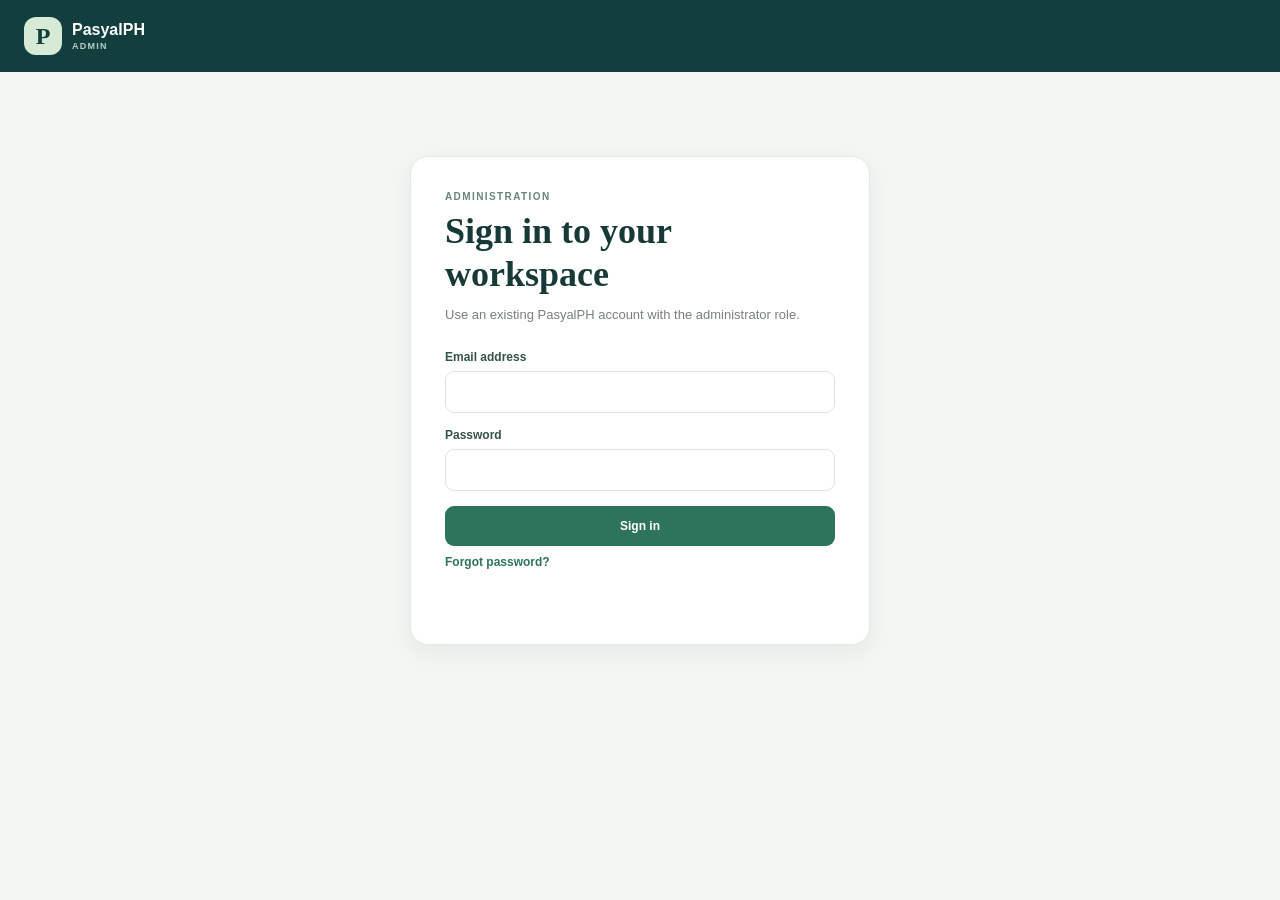
==== admin-web/index.html @ bc1da8c7 "Add separate admin website and account management Co-authored-by: Copilot <223556219+Copilot@users.n" ====
<!doctype html>
<html lang="en">
  <head>
    <meta charset="utf-8">
    <meta name="viewport" content="width=device-width, initial-scale=1">
    <meta name="theme-color" content="#123e3e">
    <title>PasyalPH Admin</title>
    <link rel="stylesheet" href="./styles.css">
    <script src="./config.js"></script>
    <script type="module" src="./app.js"></script>
  </head>
  <body>
    <header class="topbar">
      <a class="brand" href="/" aria-label="PasyalPH home">
        <span class="brand-mark">P</span>
        <span>PasyalPH <small>ADMIN</small></span>
      </a>
      <div id="account-bar" class="account-bar" hidden>
        <span id="account-email"></span>
        <button id="sign-out" class="button button-outline" type="button">Sign out</button>
      </div>
    </header>

    <main>
      <section id="auth-panel" class="auth-panel panel">
        <p class="eyebrow">ADMINISTRATION</p>
        <h1>Sign in to your workspace</h1>
        <p class="muted">Use an existing PasyalPH account with the administrator role.</p>
        <form id="login-form" class="stack">
          <label>Email address<input name="email" type="email" autocomplete="username" required></label>
          <label>Password<input name="password" type="password" autocomplete="current-password" required></label>
          <button class="button button-primary" type="submit">Sign in</button>
        </form>
        <button id="forgot-link" class="text-button" type="button">Forgot password?</button>
        <form id="recovery-form" class="stack" hidden>
          <h2>Choose a new password</h2>
          <label>New password<input name="password" type="password" minlength="12" maxlength="128" autocomplete="new-password" required></label>
          <label>Confirm password<input name="confirmation" type="password" minlength="12" maxlength="128" autocomplete="new-password" required></label>
          <button class="button button-primary" type="submit">Save password</button>
          <button id="cancel-recovery" class="text-button" type="button">Back to sign in</button>
        </form>
        <p id="auth-message" class="notice" role="status" aria-live="polite"></p>
      </section>

      <section id="workspace" hidden>
        <div class="page-heading">
          <div>
            <p class="eyebrow">CONTENT WORKSPACE</p>
            <h1>Manage places and promotions</h1>
            <p class="muted">Changes are saved to the PasyalPH Supabase database.</p>
          </div>
          <button id="refresh" class="button button-outline" type="button">Refresh data</button>
        </div>
        <p id="workspace-message" class="notice" role="status" aria-live="polite"></p>

        <nav class="tabs" aria-label="Admin sections">
          <button class="tab active" data-tab="places" type="button">Places</button>
          <button class="tab" data-tab="promotions" type="button">Promotions</button>
          <button class="tab" data-tab="applications" type="button">Applications</button>
          <button class="tab" data-tab="reports" type="button">Reports</button>
          <button class="tab" data-tab="admins" type="button">Admins</button>
        </nav>

        <section id="places-section" class="workspace-grid">
          <div class="panel editor">
            <div class="panel-heading">
              <div><p class="eyebrow">PLACE DETAILS</p><h2 id="place-form-title">Add a place</h2></div>
              <button id="place-cancel" class="text-button" type="button" hidden>Cancel edit</button>
            </div>
            <form id="place-form" class="stack">
              <label>Place name<input name="name" maxlength="250" required></label>
              <div class="two-col">
                <label>Category<select name="category" required>
                  <option>Tourist Spot</option><option>Food</option><option>Resort</option><option>Stay</option><option>Shop</option>
                </select></label>
                <label>Status<select name="status" required>
                  <option>Verified</option><option>Pending Verification</option><option>Rejected</option><option>Suspended</option>
                </select></label>
              </div>
              <label>Address<input name="address" maxlength="500" required></label>
              <label>Description<textarea name="description" rows="4" maxlength="2000" required></textarea></label>
              <label>Image URL or app path<input name="image" maxlength="1000" placeholder="/assets/images/taal.jpg"></label>
              <div class="two-col">
                <label>Latitude<input name="lat" type="number" step="any" min="-90" max="90" required></label>
                <label>Longitude<input name="lng" type="number" step="any" min="-180" max="180" required></label>
              </div>
              <div class="two-col">
                <label>Hours<input name="hours" maxlength="250"></label>
                <label>Contact<input name="contact" maxlength="100"></label>
              </div>
              <label>Rates<input name="rates" maxlength="500"></label>
              <label>Amenities <small>(comma separated)</small><input name="amenities" maxlength="1000"></label>
              <label>Routes / transport notes <small>(comma separated)</small><input name="routes" maxlength="2000"></label>
              <label class="check"><input name="sponsored" type="checkbox"> Sponsored placement</label>
              <button class="button button-primary" type="submit">Save place</button>
            </form>
          </div>
          <div class="panel records">
            <div class="panel-heading"><div><p class="eyebrow">DATABASE</p><h2>Places</h2></div><span id="place-count" class="count">0</span></div>
            <div id="places-list" class="record-list"></div>
          </div>
        </section>

        <section id="promotions-section" class="workspace-grid" hidden>
          <div class="panel editor">
            <div class="panel-heading">
              <div><p class="eyebrow">CAMPAIGN DETAILS</p><h2 id="promotion-form-title">Add a promotion</h2></div>
              <button id="promotion-cancel" class="text-button" type="button" hidden>Cancel edit</button>
            </div>
            <form id="promotion-form" class="stack">
              <label>Promotion title<input name="title" maxlength="160" required></label>
              <label>Place<select name="place_id" required></select></label>
              <label>Discount label<input name="discount_label" maxlength="100" placeholder="10% off"></label>
              <label>Description<textarea name="description" rows="4" maxlength="2000"></textarea></label>
              <div class="two-col">
                <label>Starts<input name="starts_at" type="datetime-local" required></label>
                <label>Ends<input name="ends_at" type="datetime-local" required></label>
              </div>
              <label class="check"><input name="active" type="checkbox" checked> Active</label>
              <button class="button button-primary" type="submit">Save promotion</button>
            </form>
          </div>
          <div class="panel records">
            <div class="panel-heading"><div><p class="eyebrow">DATABASE</p><h2>Promotions</h2></div><span id="promotion-count" class="count">0</span></div>
            <div id="promotions-list" class="record-list"></div>
          </div>
        </section>

        <section id="applications-section" class="panel records" hidden>
          <div class="panel-heading"><div><p class="eyebrow">BUSINESS OWNERS</p><h2>Applications awaiting review</h2></div><span id="application-count" class="count">0</span></div>
          <div id="applications-list" class="record-list"></div>
        </section>

        <section id="reports-section" class="panel records" hidden>
          <div class="panel-heading"><div><p class="eyebrow">TRAVELER FEEDBACK</p><h2>Place reports</h2></div><span id="report-count" class="count">0</span></div>
          <div id="reports-list" class="record-list"></div>
        </section>

        <section id="admins-section" class="workspace-grid" hidden>
          <div class="panel editor">
            <div class="panel-heading"><div><p class="eyebrow">ADMIN ACCESS</p><h2>Create administrator</h2></div></div>
            <p class="muted">Create a confirmed account with the administrator role. Make sure the email belongs to the intended person. No invitation or password email is sent. Share the temporary password securely and ask the new administrator to reset it after signing in.</p>
            <form id="admin-form" class="stack">
              <label>Email address<input name="email" type="email" autocomplete="off" maxlength="254" required></label>
              <label>Temporary password<input name="password" type="password" autocomplete="new-password" minlength="12" maxlength="128" required></label>
              <label>Confirm password<input name="confirmation" type="password" autocomplete="new-password" minlength="12" maxlength="128" required></label>
              <label class="check"><input name="confirm-understanding" type="checkbox" required> I verified this email belongs to the intended person and will share the password securely.</label>
              <button class="button button-primary" type="submit">Create admin account</button>
            </form>
          </div>
          <div class="panel editor">
            <p class="eyebrow">IMPORTANT</p>
            <h2>Credentials are not emailed</h2>
            <p class="muted">The password is sent only to Supabase over HTTPS and is never displayed or stored by this site after submission. Supabase stores passwords securely; they cannot be viewed later. Give the temporary password directly to the intended account holder using a secure channel.</p>
            <p class="muted">Creating an admin grants broad access to manage listings, promotions, business applications, and reports. Only create accounts for people you trust.</p>
          </div>
        </section>
      </section>
    </main>
  </body>
</html>
---- admin-web/styles.css ----
:root {
  color-scheme: light;
  font-family: "Plus Jakarta Sans", "Segoe UI", sans-serif;
  color: #173a38;
  background: #f3f6f2;
  font-synthesis: none;
}

* { box-sizing: border-box; }
body { margin: 0; min-width: 320px; }
button, input, select, textarea { font: inherit; }
button { cursor: pointer; }
[hidden] { display: none !important; }

.topbar {
  height: 72px;
  padding: 0 max(24px, calc((100vw - 1440px) / 2));
  display: flex;
  align-items: center;
  justify-content: space-between;
  color: white;
  background: #123e3e;
}
.brand { display: flex; align-items: center; gap: 10px; color: inherit; text-decoration: none; font-weight: 800; }
.brand small { display: block; margin-top: 2px; color: #b7d1c5; font-size: 9px; letter-spacing: .14em; }
.brand-mark { display: grid; width: 38px; height: 38px; place-items: center; border-radius: 12px; color: #123e3e; background: #d7ead8; font-family: Georgia, serif; font-size: 24px; }
.account-bar { display: flex; align-items: center; gap: 16px; font-size: 12px; }

main { width: min(1440px, 100%); margin: 0 auto; padding: 36px 28px 64px; }
h1, h2, p { margin-top: 0; }
h1 { margin-bottom: 8px; font: 700 clamp(25px, 4vw, 36px)/1.2 Georgia, serif; color: #173a38; }
h2 { margin: 0; font-size: 18px; }
.muted { color: #75827d; font-size: 13px; line-height: 1.65; }
.eyebrow { margin-bottom: 8px; color: #668779; font-size: 10px; font-weight: 800; letter-spacing: .14em; }
.panel { border: 1px solid #e3eae4; border-radius: 18px; background: #fff; box-shadow: 0 8px 26px #183e3610; }
.auth-panel { width: min(460px, 100%); margin: 48px auto; padding: 34px; }
.auth-panel > .muted { margin-bottom: 24px; }
.stack { display: grid; gap: 15px; }
label { display: grid; gap: 7px; color: #35534b; font-size: 12px; font-weight: 700; }
label small { color: #829089; font-weight: 400; }
input, select, textarea {
  width: 100%; min-height: 42px; border: 1px solid #dce5de; border-radius: 9px;
  padding: 10px 12px; outline: none; color: #203d37; background: #fff; font-size: 13px;
}
textarea { resize: vertical; }
input:focus, select:focus, textarea:focus { border-color: #438069; box-shadow: 0 0 0 3px #43806920; }
.check { display: flex; align-items: center; gap: 9px; font-weight: 600; }
.check input { width: 16px; min-height: 16px; margin: 0; accent-color: #2e735c; }
.button { min-height: 40px; border: 1px solid transparent; border-radius: 9px; padding: 9px 15px; font-size: 12px; font-weight: 800; }
.button-primary { color: white; background: #2e735c; }
.button-primary:hover { background: #245c49; }
.button-outline { border-color: #cad9d0; color: #234b40; background: transparent; }
.topbar .button-outline { border-color: #a4c0b4; color: white; }
.text-button { padding: 9px 0; border: 0; color: #2e735c; background: transparent; font-size: 12px; font-weight: 700; }
.notice { min-height: 20px; margin: 12px 0 0; color: #315e4d; font-size: 12px; line-height: 1.5; }
.notice.error { color: #a13932; }
.page-heading { display: flex; align-items: center; justify-content: space-between; gap: 20px; margin-bottom: 24px; }
.page-heading p:last-child { margin-bottom: 0; }
.tabs { display: flex; gap: 8px; margin: 20px 0; border-bottom: 1px solid #dfe8e1; }
.tab { padding: 12px 16px; border: 0; border-bottom: 3px solid transparent; color: #75827d; background: transparent; font-size: 13px; font-weight: 800; }
.tab.active { border-bottom-color: #2e735c; color: #245c49; }
.workspace-grid { display: grid; grid-template-columns: minmax(300px, 400px) minmax(0, 1fr); align-items: start; gap: 20px; }
.editor, .records { padding: 22px; }
.panel-heading { display: flex; align-items: center; justify-content: space-between; gap: 12px; margin-bottom: 20px; }
.count { display: grid; min-width: 30px; height: 30px; padding: 0 8px; place-items: center; border-radius: 20px; color: #2e735c; background: #eaf3ed; font-size: 12px; font-weight: 800; }
.two-col { display: grid; grid-template-columns: 1fr 1fr; gap: 12px; }
.record-list { display: grid; gap: 10px; }
.record { display: flex; align-items: flex-start; justify-content: space-between; gap: 12px; border: 1px solid #e9eee9; border-radius: 12px; padding: 14px; }
.record h3 { margin: 0 0 5px; font-size: 14px; }
.record p { margin: 0 0 5px; color: #75827d; font-size: 11px; line-height: 1.5; }
.record .badge { display: inline-flex; margin-top: 4px; border-radius: 20px; padding: 4px 8px; color: #366b55; background: #eaf3ed; font-size: 10px; font-weight: 800; }
.record-actions { display: flex; gap: 5px; }
.record-actions button { border: 0; border-radius: 7px; padding: 7px 9px; color: #31584b; background: #f1f5f1; font-size: 11px; font-weight: 700; }
.record-actions button.delete { color: #a13932; }
.empty { padding: 30px 12px; color: #75827d; text-align: center; font-size: 12px; }

@media (max-width: 850px) {
  main { padding: 26px 18px 48px; }
  .workspace-grid { grid-template-columns: 1fr; }
  .editor { order: 2; }
  .records { order: 1; }
}
@media (max-width: 540px) {
  .topbar { height: 64px; padding: 0 16px; }
  .account-bar { gap: 8px; }
  #account-email { max-width: 130px; overflow: hidden; text-overflow: ellipsis; white-space: nowrap; }
  main { padding: 24px 14px 40px; }
  .auth-panel, .editor, .records { padding: 20px; }
  .page-heading { align-items: flex-start; flex-direction: column; }
  .two-col { grid-template-columns: 1fr; }
  .record { flex-direction: column; }
}
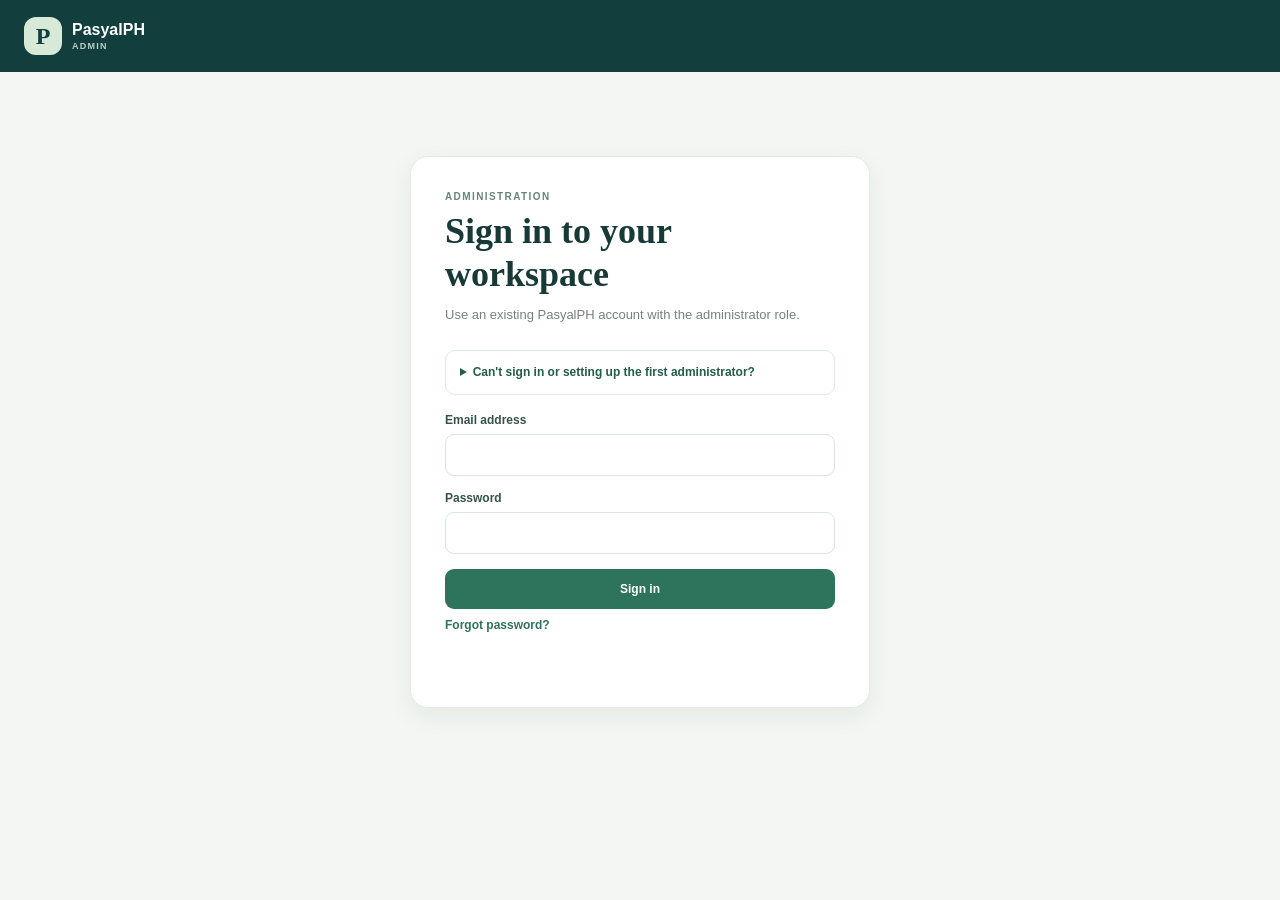
==== commit 51aa5c0d: "Fix admin sign-in and add analytics dashboard Co-authored-by: Copilot <223556219+Copilot@users.norep" ====
--- a/admin-web/index.html
+++ b/admin-web/index.html
@@ -26,6 +26,17 @@
         <p class="eyebrow">ADMINISTRATION</p>
         <h1>Sign in to your workspace</h1>
         <p class="muted">Use an existing PasyalPH account with the administrator role.</p>
+        <details id="first-admin-help" class="setup-help">
+          <summary>Can't sign in or setting up the first administrator?</summary>
+          <p>First create an account through the PasyalPH app and confirm its email. Then, in the Supabase Dashboard SQL Editor, assign the administrator role to that exact email:</p>
+          <pre><code>update public.profiles p
+set role = 'admin'
+from auth.users u
+where p.id = u.id
+  and lower(u.email) = lower('your-email@example.com')
+returning u.email, p.role;</code></pre>
+          <p>Replace the example email and confirm the returned account is the intended one. Passwords cannot be viewed in the database; use password recovery if needed.</p>
+        </details>
         <form id="login-form" class="stack">
           <label>Email address<input name="email" type="email" autocomplete="username" required></label>
           <label>Password<input name="password" type="password" autocomplete="current-password" required></label>
@@ -45,23 +56,52 @@
       <section id="workspace" hidden>
         <div class="page-heading">
           <div>
-            <p class="eyebrow">CONTENT WORKSPACE</p>
-            <h1>Manage places and promotions</h1>
-            <p class="muted">Changes are saved to the PasyalPH Supabase database.</p>
+            <p class="eyebrow">ADMIN WORKSPACE</p>
+            <h1>App dashboard</h1>
+            <p class="muted">Live operational analytics from places, promotions, business applications, and traveler reports.</p>
           </div>
           <button id="refresh" class="button button-outline" type="button">Refresh data</button>
         </div>
         <p id="workspace-message" class="notice" role="status" aria-live="polite"></p>
 
         <nav class="tabs" aria-label="Admin sections">
-          <button class="tab active" data-tab="places" type="button">Places</button>
+          <button class="tab active" data-tab="dashboard" type="button">Dashboard</button>
+          <button class="tab" data-tab="places" type="button">Places</button>
           <button class="tab" data-tab="promotions" type="button">Promotions</button>
           <button class="tab" data-tab="applications" type="button">Applications</button>
           <button class="tab" data-tab="reports" type="button">Reports</button>
           <button class="tab" data-tab="admins" type="button">Admins</button>
         </nav>
 
-        <section id="places-section" class="workspace-grid">
+        <section id="dashboard-section" class="dashboard-section">
+          <div class="metric-grid">
+            <article class="panel metric"><span>Total places</span><strong id="metric-places">—</strong><small>Listings in the database</small></article>
+            <article class="panel metric"><span>Active promotions</span><strong id="metric-promotions">—</strong><small>Currently running campaigns</small></article>
+            <article class="panel metric"><span>Pending applications</span><strong id="metric-applications">—</strong><small>Awaiting administrator review</small></article>
+            <article class="panel metric"><span>Open reports</span><strong id="metric-reports">—</strong><small>Traveler reports to review</small></article>
+          </div>
+          <div class="analytics-grid">
+            <article class="panel analytics-card">
+              <div class="panel-heading"><div><p class="eyebrow">TRAVELER FEEDBACK</p><h2>Report volume</h2></div><span class="muted">Last 6 months</span></div>
+              <div id="report-trend" class="bar-list" aria-label="Monthly report volume"></div>
+            </article>
+            <article class="panel analytics-card">
+              <div class="panel-heading"><div><p class="eyebrow">LISTING HEALTH</p><h2>Places by status</h2></div></div>
+              <div id="place-breakdown" class="bar-list"></div>
+            </article>
+            <article class="panel analytics-card">
+              <div class="panel-heading"><div><p class="eyebrow">BUSINESS OWNERS</p><h2>Application status</h2></div></div>
+              <div id="application-breakdown" class="bar-list"></div>
+            </article>
+            <article class="panel analytics-card">
+              <div class="panel-heading"><div><p class="eyebrow">NEEDS ATTENTION</p><h2>Most reported places</h2></div></div>
+              <div id="top-reported-places" class="record-list"></div>
+            </article>
+          </div>
+          <p class="muted analytics-note">Charts summarize records available to this administrator. The app does not currently record visitor sessions or active-user telemetry, so this dashboard does not estimate those metrics.</p>
+        </section>
+
+        <section id="places-section" class="workspace-grid" hidden>
           <div class="panel editor">
             <div class="panel-heading">
               <div><p class="eyebrow">PLACE DETAILS</p><h2 id="place-form-title">Add a place</h2></div>
--- a/admin-web/styles.css
+++ b/admin-web/styles.css
@@ -73,10 +73,32 @@
 .record-actions button { border: 0; border-radius: 7px; padding: 7px 9px; color: #31584b; background: #f1f5f1; font-size: 11px; font-weight: 700; }
 .record-actions button.delete { color: #a13932; }
 .empty { padding: 30px 12px; color: #75827d; text-align: center; font-size: 12px; }
+.setup-help { margin: 18px 0; border: 1px solid #dfe8e1; border-radius: 10px; padding: 12px 14px; color: #35534b; font-size: 12px; line-height: 1.6; }
+.setup-help summary { color: #245c49; cursor: pointer; font-weight: 800; }
+.setup-help p { margin: 10px 0 0; }
+.setup-help pre { overflow-x: auto; margin: 10px 0; border-radius: 8px; padding: 12px; color: #e8f2eb; background: #173a38; font: 11px/1.6 Consolas, monospace; }
+.dashboard-section { display: grid; gap: 18px; }
+.metric-grid { display: grid; grid-template-columns: repeat(4, minmax(0, 1fr)); gap: 14px; }
+.metric { display: grid; gap: 7px; padding: 20px; }
+.metric span { color: #61766c; font-size: 12px; font-weight: 700; }
+.metric strong { color: #173a38; font: 700 30px/1 Georgia, serif; }
+.metric small { color: #829089; font-size: 11px; }
+.analytics-grid { display: grid; grid-template-columns: repeat(2, minmax(0, 1fr)); gap: 16px; }
+.analytics-card { min-width: 0; padding: 20px; }
+.analytics-card .panel-heading { margin-bottom: 16px; }
+.analytics-card .panel-heading .muted { font-size: 11px; }
+.bar-list { display: grid; gap: 13px; }
+.bar-row { display: grid; grid-template-columns: minmax(86px, 1fr) minmax(70px, 2fr) 32px; align-items: center; gap: 10px; color: #5e7268; font-size: 11px; }
+.bar-label { overflow: hidden; text-overflow: ellipsis; white-space: nowrap; }
+.bar-track { height: 9px; overflow: hidden; border-radius: 10px; background: #edf2ee; }
+.bar-fill { display: block; width: var(--bar-width); height: 100%; border-radius: inherit; background: #4a9271; }
+.bar-value { color: #234b40; text-align: right; font-weight: 800; }
+.analytics-note { margin: 0; }
 
 @media (max-width: 850px) {
   main { padding: 26px 18px 48px; }
   .workspace-grid { grid-template-columns: 1fr; }
+  .metric-grid { grid-template-columns: repeat(2, minmax(0, 1fr)); }
   .editor { order: 2; }
   .records { order: 1; }
 }
@@ -89,4 +111,8 @@
   .page-heading { align-items: flex-start; flex-direction: column; }
   .two-col { grid-template-columns: 1fr; }
   .record { flex-direction: column; }
+  .analytics-grid { grid-template-columns: 1fr; }
+  .metric-grid { gap: 10px; }
+  .metric { padding: 15px; }
+  .metric strong { font-size: 25px; }
 }
